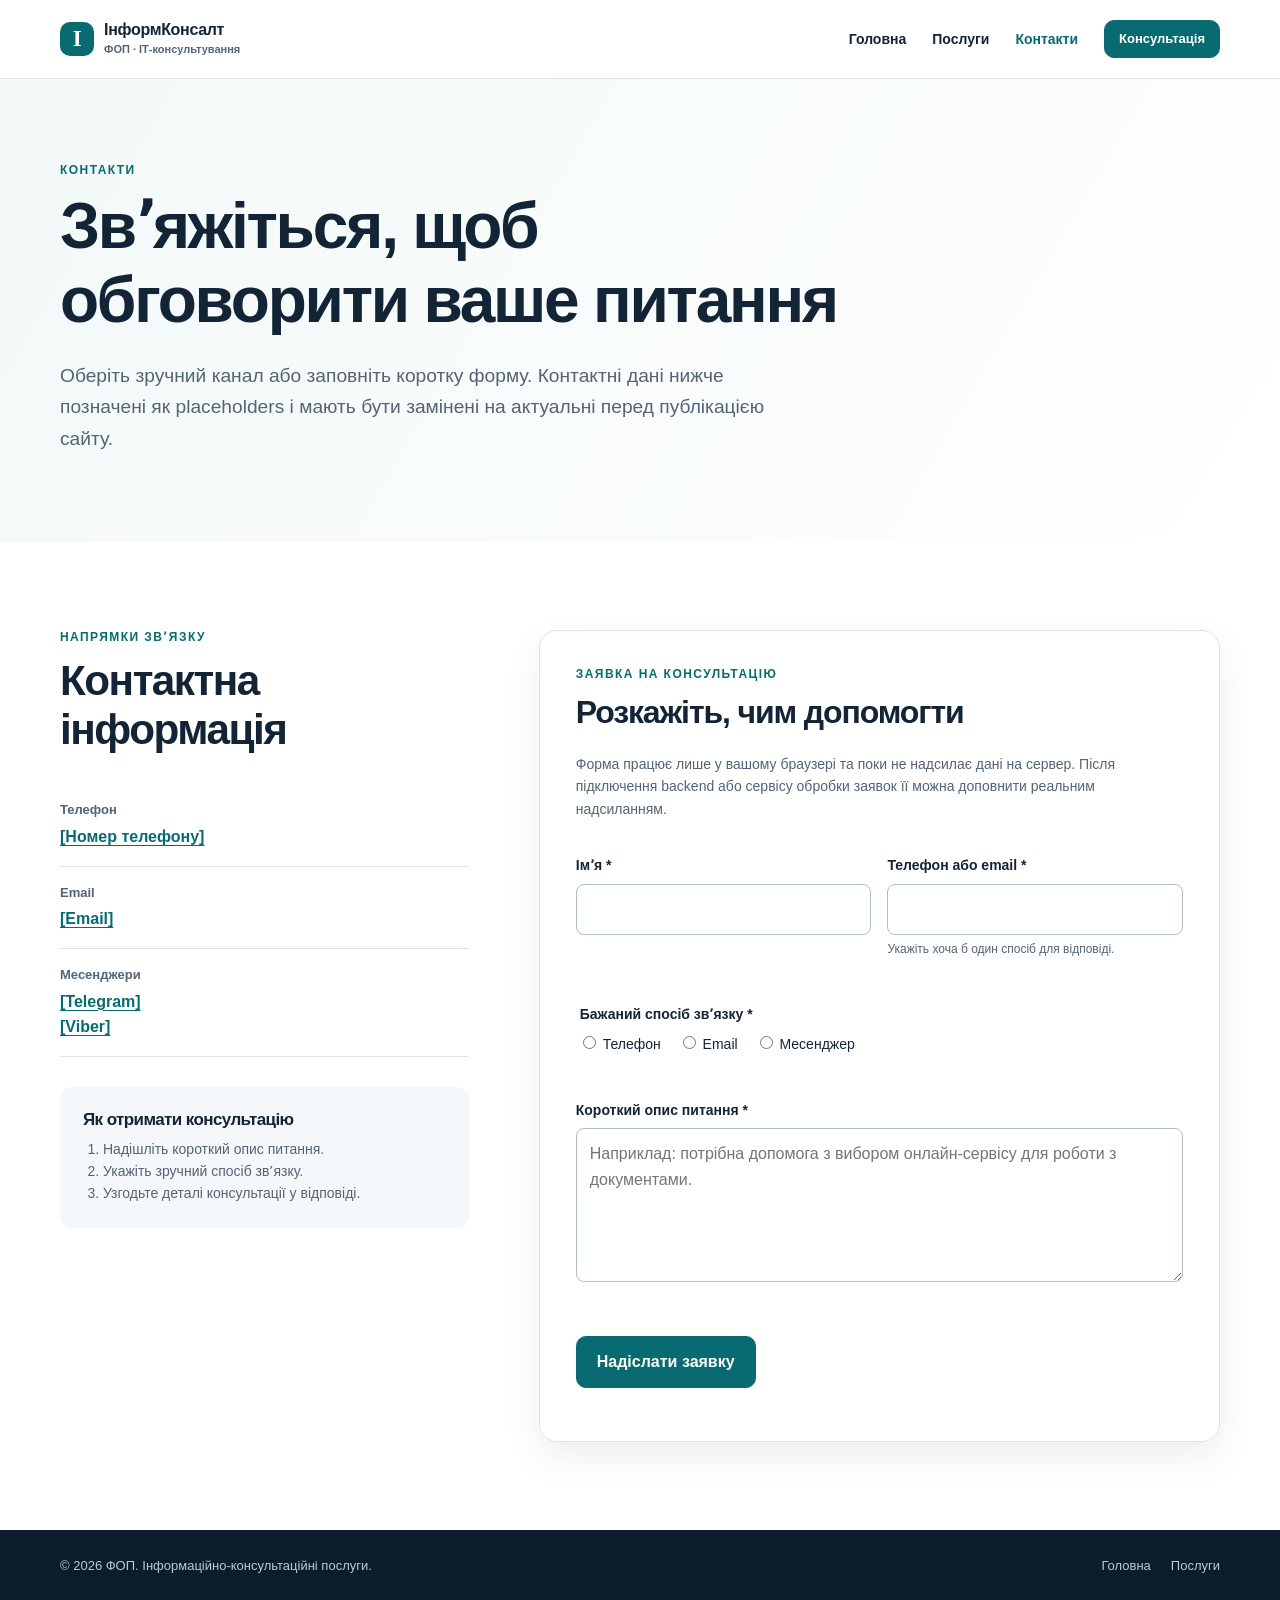
==== contacts.html @ fa977857 "nitial landing page" ====
<!doctype html>
<html lang="uk"><head><meta charset="utf-8"><meta name="viewport" content="width=device-width, initial-scale=1"><title>Контакти та заявка | ІнформКонсалт ФОП</title><meta name="description" content="Зв'яжіться для отримання інформаційної консультації: телефон, email, месенджери та форма заявки."><meta property="og:title" content="Контакти та заявка | ІнформКонсалт ФОП"><meta property="og:description" content="Залиште заявку на інформаційну консультацію у зручний спосіб."><meta property="og:type" content="website"><meta property="og:locale" content="uk_UA"><link rel="stylesheet" href="css/style.css"><script src="js/script.js" defer></script></head>
<body><a class="skip-link" href="#main-content">Перейти до основного вмісту</a><header class="site-header"><div class="container header-inner"><a class="brand" href="index.html" aria-label="На головну сторінку"><span class="brand-mark" aria-hidden="true">І</span><span>ІнформКонсалт<br><small>ФОП · ІТ-консультування</small></span></a><button class="menu-toggle" type="button" aria-label="Відкрити меню" aria-expanded="false" aria-controls="site-menu"><span></span><span></span><span></span></button><nav class="site-nav" id="site-menu" aria-label="Основна навігація"><a href="index.html">Головна</a><a href="services.html">Послуги</a><a class="is-active" href="contacts.html" aria-current="page">Контакти</a><a class="button button-small" href="#form">Консультація</a></nav></div></header>
<main id="main-content"><section class="page-hero"><div class="container narrow"><p class="eyebrow">Контакти</p><h1>Звʼяжіться, щоб обговорити ваше питання</h1><p class="lead">Оберіть зручний канал або заповніть коротку форму. Контактні дані нижче позначені як placeholders і мають бути замінені на актуальні перед публікацією сайту.</p></div></section><section class="section"><div class="container contact-layout"><aside class="contact-details" aria-labelledby="contact-details-title"><p class="eyebrow">Напрямки звʼязку</p><h2 id="contact-details-title">Контактна інформація</h2><dl><div><dt>Телефон</dt><dd><a href="tel:[Номер телефону]">[Номер телефону]</a></dd></div><div><dt>Email</dt><dd><a href="mailto:[Email]">[Email]</a></dd></div><div><dt>Месенджери</dt><dd><a href="[Telegram]" aria-label="Написати у Telegram">[Telegram]</a><a href="[Viber]" aria-label="Написати у Viber">[Viber]</a></dd></div></dl><div class="contact-note"><h3>Як отримати консультацію</h3><ol><li>Надішліть короткий опис питання.</li><li>Укажіть зручний спосіб звʼязку.</li><li>Узгодьте деталі консультації у відповіді.</li></ol></div></aside>
<section class="form-panel" id="form" aria-labelledby="form-title"><p class="eyebrow">Заявка на консультацію</p><h2 id="form-title">Розкажіть, чим допомогти</h2><p class="form-intro">Форма працює лише у вашому браузері та поки не надсилає дані на сервер. Після підключення backend або сервісу обробки заявок її можна доповнити реальним надсиланням.</p><form id="consultation-form" novalidate data-endpoint=""><div class="form-row"><div class="field"><label for="name">Імʼя <span aria-hidden="true">*</span></label><input id="name" name="name" type="text" autocomplete="name" required aria-describedby="name-error"><p class="field-error" id="name-error"></p></div><div class="field"><label for="contact">Телефон або email <span aria-hidden="true">*</span></label><input id="contact" name="contact" type="text" autocomplete="tel" required aria-describedby="contact-hint contact-error"><p class="field-hint" id="contact-hint">Укажіть хоча б один спосіб для відповіді.</p><p class="field-error" id="contact-error"></p></div></div><fieldset><legend>Бажаний спосіб звʼязку <span aria-hidden="true">*</span></legend><div class="radio-group"><label><input type="radio" name="contact-method" value="Телефон" required> Телефон</label><label><input type="radio" name="contact-method" value="Email"> Email</label><label><input type="radio" name="contact-method" value="Месенджер"> Месенджер</label></div><p class="field-error" id="method-error"></p></fieldset><div class="field"><label for="question">Короткий опис питання <span aria-hidden="true">*</span></label><textarea id="question" name="question" rows="5" required aria-describedby="question-error" placeholder="Наприклад: потрібна допомога з вибором онлайн-сервісу для роботи з документами."></textarea><p class="field-error" id="question-error"></p></div><button class="button" type="submit">Надіслати заявку</button><div class="form-status" id="form-status" role="status" aria-live="polite"></div></form></section></div></section></main><footer class="site-footer"><div class="container footer-inner"><p>© <span data-current-year></span> ФОП. Інформаційно-консультаційні послуги.</p><div><a href="index.html">Головна</a><a href="services.html">Послуги</a></div></div></footer></body></html>
---- css/style.css ----
:root {
    --ink: #142437;
    --muted: #536476;
    --line: #dce4eb;
    --surface: #f5f8fa;
    --white: #fff;
    --brand: #086b72;
    --brand-dark: #064c55;
    --accent: #c9e9e4;
    --focus: #db7b28;
    --radius: 18px;
    --shadow: 0 16px 36px rgb(24 47 69 / 8%)
}

* {
    box-sizing: border-box
}

html {
    scroll-behavior: smooth
}

body {
    margin: 0;
    background: var(--white);
    color: var(--ink);
    font-family: Inter, "Segoe UI", Roboto, Arial, sans-serif;
    font-size: 16px;
    line-height: 1.6
}

a {
    color: inherit;
    text-underline-offset: 3px
}

a:hover {
    color: var(--brand)
}

a:focus-visible,
button:focus-visible,
input:focus-visible,
textarea:focus-visible {
    outline: 3px solid var(--focus);
    outline-offset: 3px
}

.container {
    width: min(1160px, calc(100% - 40px));
    margin: auto
}

.narrow {
    display: flex;
    flex-direction: column;
    justify-content: start;
    width: min(1160px, calc(100% - 40px));
}

.skip-link {
    position: fixed;
    top: 10px;
    left: 10px;
    z-index: 20;
    padding: 9px 14px;
    background: var(--ink);
    color: #fff;
    transform: translateY(-150%)
}

.skip-link:focus {
    transform: translateY(0)
}

.site-header {
    position: sticky;
    top: 0;
    z-index: 10;
    background: rgb(255 255 255 / 95%);
    border-bottom: 1px solid var(--line);
    backdrop-filter: blur(12px)
}

.header-inner {
    min-height: 78px;
    display: flex;
    align-items: center;
    justify-content: space-between;
    gap: 20px
}

.brand {
    display: flex;
    align-items: center;
    gap: 10px;
    text-decoration: none;
    font-weight: 750;
    line-height: 1.1;
    letter-spacing: -.02em
}

.brand:hover {
    color: var(--ink)
}

.brand small {
    font-size: 11px;
    color: var(--muted);
    font-weight: 600;
    letter-spacing: 0
}

.brand-mark {
    width: 34px;
    height: 34px;
    display: grid;
    place-items: center;
    border-radius: 10px;
    background: var(--brand);
    color: white;
    font-family: Georgia, serif;
    font-size: 23px
}

.site-nav {
    display: flex;
    align-items: center;
    gap: 26px
}

.site-nav>a:not(.button) {
    font-size: 14px;
    font-weight: 650;
    text-decoration: none
}

.site-nav .is-active {
    color: var(--brand)
}

.menu-toggle {
    display: none;
    border: 0;
    background: transparent;
    padding: 9px;
    cursor: pointer
}

.menu-toggle span {
    display: block;
    width: 23px;
    height: 2px;
    margin: 5px;
    background: var(--ink);
    transition: .2s
}

.hero {
    padding: 92px 0 84px;
    background: linear-gradient(125deg, #f5fbfa 0%, #fff 55%)
}

.hero-grid {
    display: grid;
    grid-template-columns: minmax(0, 1.35fr) minmax(290px, .65fr);
    align-items: center;
    gap: 70px
}

.eyebrow {
    margin: 0 0 13px;
    color: var(--brand);
    font-size: 12px;
    line-height: 1.2;
    font-weight: 800;
    letter-spacing: .12em;
    text-transform: uppercase
}

.eyebrow-light {
    color: #9de0d6
}

h1,
h2,
h3,
p {
    margin-top: 0
}

h1,
h2,
h3 {
    line-height: 1.15;
    letter-spacing: -.035em
}

h1 {
    max-width: 780px;
    margin-bottom: 22px;
    font-size: clamp(2.35rem, 5vw, 4.6rem)
}

h2 {
    font-size: clamp(1.75rem, 3.3vw, 2.7rem);
    margin-bottom: 22px
}

h3 {
    font-size: 1.14rem;
    margin-bottom: 8px
}

.lead {
    max-width: 720px;
    color: var(--muted);
    font-size: clamp(1.05rem, 1.5vw, 1.22rem);
    line-height: 1.65
}

.hero-actions {
    display: flex;
    align-items: center;
    flex-wrap: wrap;
    gap: 24px;
    margin-top: 34px
}

.button {
    display: inline-flex;
    align-items: center;
    justify-content: center;
    min-height: 48px;
    padding: 12px 20px;
    border: 1px solid var(--brand);
    border-radius: 10px;
    background: var(--brand);
    color: #fff !important;
    font: inherit;
    font-weight: 750;
    text-decoration: none;
    cursor: pointer;
    transition: background .2s, transform .2s
}

.button:hover {
    background: var(--brand-dark);
    transform: translateY(-1px)
}

.button-small {
    min-height: 38px;
    padding: 8px 14px;
    font-size: 13px
}

.text-link {
    font-weight: 750;
    color: var(--brand);
    text-decoration: none
}

.text-link span {
    display: inline-block;
    transition: transform .2s
}

.text-link:hover span {
    transform: translateX(4px)
}

.hero-panel {
    padding: 30px;
    border: 1px solid #cce6e2;
    border-radius: var(--radius);
    background: #e9f7f4;
    box-shadow: var(--shadow)
}

.panel-label {
    margin-bottom: 18px;
    font-weight: 750
}

.check-list {
    padding: 0;
    margin: 0;
    list-style: none
}

.check-list li {
    position: relative;
    margin: 13px 0;
    padding-left: 27px
}

.check-list li:before {
    position: absolute;
    left: 0;
    content: "✓";
    color: var(--brand);
    font-weight: 900
}

.panel-note {
    margin: 24px 0 0;
    padding-top: 18px;
    border-top: 1px solid #c0ded9;
    color: var(--muted);
    font-size: 14px
}

.section {
    padding: 88px 0
}

.section-tint {
    background: var(--surface)
}

.two-column {
    display: grid;
    grid-template-columns: .9fr 1.1fr;
    gap: 100px
}

.two-column p {
    color: var(--muted)
}

.section-heading {
    display: flex;
    justify-content: space-between;
    align-items: end;
    gap: 30px;
    margin-bottom: 34px
}

.section-heading h2 {
    margin: 0
}

.card-grid {
    display: grid;
    gap: 18px
}

.three {
    grid-template-columns: repeat(3, 1fr)
}

.card {
    min-height: 225px;
    padding: 28px;
    border: 1px solid var(--line);
    border-radius: var(--radius);
    background: #fff
}

.card-number {
    display: block;
    margin-bottom: 28px;
    color: var(--brand);
    font-size: 13px;
    font-weight: 800;
    letter-spacing: .08em
}

.card p,
.direction-grid p {
    color: var(--muted);
    font-size: 15px
}

.direction-grid {
    display: grid;
    grid-template-columns: repeat(2, 1fr);
    margin-top: 35px;
    border-top: 1px solid var(--line);
    border-left: 1px solid var(--line)
}

.direction-grid>div {
    padding: 28px;
    border-right: 1px solid var(--line);
    border-bottom: 1px solid var(--line)
}

.direction-grid strong {
    font-size: 18px;
    letter-spacing: -.02em
}

.direction-grid p {
    margin: 8px 0 0
}

.section-dark,
.cta-section {
    background: var(--ink);
    color: #fff
}

.section-dark h2 {
    max-width: 600px
}

.benefit-grid {
    display: grid;
    grid-template-columns: repeat(3, 1fr);
    gap: 44px;
    margin-top: 46px
}

.benefit-grid span {
    color: #9de0d6;
    font-size: 13px;
    font-weight: 800
}

.benefit-grid h3 {
    margin-top: 12px
}

.benefit-grid p {
    color: #c5d0d9
}

.steps {
    display: grid;
    gap: 24px;
    margin: 0;
    padding: 0;
    list-style: none
}

.steps li {
    display: flex;
    gap: 16px
}

.steps span {
    flex: 0 0 32px;
    height: 32px;
    display: grid;
    place-items: center;
    border-radius: 50%;
    background: var(--accent);
    color: var(--brand-dark);
    font-size: 14px;
    font-weight: 800
}

.steps h3 {
    margin: 2px 0 4px
}

.steps p {
    margin: 0
}

.cta-section {
    padding: 65px 0;
    background: var(--brand-dark)
}

.cta-inner {
    display: flex;
    align-items: center;
    justify-content: space-between;
    gap: 30px
}

.cta-inner h2 {
    margin-bottom: 8px
}

.cta-inner p:not(.eyebrow) {
    margin: 0;
    color: #c4e9e3
}

.button-light {
    border-color: #fff;
    background: #fff;
    color: var(--brand-dark) !important
}

.button-light:hover {
    background: #e4f4f1
}

.contact-strip h2 {
    margin-bottom: 30px
}

.contact-links {
    display: flex;
    flex-wrap: wrap;
    gap: 15px 46px
}

.contact-links a {
    font-weight: 700
}

.site-footer {
    padding: 26px 0;
    background: #0d1c2c;
    color: #bdc9d2;
    font-size: 13px
}

.footer-inner {
    display: flex;
    justify-content: space-between;
    gap: 20px
}

.footer-inner p {
    margin: 0
}

.footer-inner div {
    display: flex;
    gap: 20px
}

.footer-inner a {
    text-decoration: none
}

.page-hero {
    padding: 84px 0 68px;
    background: linear-gradient(120deg, #f2f9f8, #fff)
}

.service-list {
    display: grid;
    grid-template-columns: repeat(2, 1fr);
    gap: 18px
}

.service-card {
    min-height: 332px;
    display: flex;
    flex-direction: column;
    justify-content: space-between;
    padding: 30px;
    border: 1px solid var(--line);
    border-radius: var(--radius);
    background: #fff
}

.service-card h2 {
    font-size: 1.45rem;
    margin-bottom: 14px
}

.service-card p {
    color: var(--muted);
    font-size: 15px
}

.service-card .card-number {
    margin-bottom: 20px
}

.contact-layout {
    display: grid;
    grid-template-columns: .75fr 1.25fr;
    gap: 70px
}

.contact-details dl {
    margin: 30px 0
}

.contact-details dl>div {
    padding: 16px 0;
    border-bottom: 1px solid var(--line)
}

dt {
    color: var(--muted);
    font-size: 13px;
    font-weight: 700
}

dd {
    margin: 3px 0 0;
    font-weight: 700
}

dd a {
    display: block;
    color: var(--brand)
}

.contact-note {
    padding: 23px;
    background: var(--surface);
    border-radius: 12px
}

.contact-note h3 {
    font-size: 17px
}

.contact-note ol {
    padding-left: 20px;
    margin: 0;
    color: var(--muted);
    font-size: 14px
}

.form-panel {
    padding: 36px;
    border: 1px solid var(--line);
    border-radius: var(--radius);
    box-shadow: var(--shadow)
}

.form-panel h2 {
    font-size: 2rem
}

.form-intro {
    color: var(--muted);
    font-size: 14px
}

.form-row {
    display: grid;
    grid-template-columns: 1fr 1fr;
    gap: 16px
}

.field,
fieldset {
    margin-top: 20px
}

.field label,
legend {
    display: block;
    margin-bottom: 7px;
    font-size: 14px;
    font-weight: 750
}

fieldset {
    padding: 0;
    border: 0
}

input[type="text"],
textarea {
    width: 100%;
    border: 1px solid #aebdca;
    border-radius: 8px;
    padding: 12px 13px;
    background: #fff;
    color: var(--ink);
    font: inherit
}

textarea {
    resize: vertical
}

.radio-group {
    display: flex;
    flex-wrap: wrap;
    gap: 17px
}

.radio-group label {
    font-size: 14px
}

.field-hint,
.field-error {
    min-height: 19px;
    margin: 5px 0 0;
    font-size: 12px
}

.field-hint {
    color: var(--muted)
}

.field-error {
    color: #ac2d2d;
    font-weight: 650
}

.has-error input,
.has-error textarea {
    border-color: #ac2d2d
}

.form-panel .button {
    margin-top: 22px
}

.form-status {
    margin-top: 17px;
    font-size: 14px;
    font-weight: 650
}

.form-status.success {
    color: var(--brand-dark)
}

@media (max-width:800px) {
    .site-nav {
        position: absolute;
        top: 78px;
        left: 0;
        right: 0;
        display: none;
        align-items: stretch;
        gap: 0;
        padding: 12px 20px 20px;
        border-bottom: 1px solid var(--line);
        background: #fff;
        box-shadow: 0 12px 20px rgb(20 36 55 / 8%)
    }

    .site-nav.is-open {
        display: flex;
        flex-direction: column
    }

    .site-nav a:not(.button) {
        padding: 12px 0
    }

    .site-nav .button {
        margin-top: 8px
    }

    .menu-toggle {
        display: block
    }

    .menu-toggle[aria-expanded="true"] span:nth-child(1) {
        transform: translateY(7px) rotate(45deg)
    }

    .menu-toggle[aria-expanded="true"] span:nth-child(2) {
        opacity: 0
    }

    .menu-toggle[aria-expanded="true"] span:nth-child(3) {
        transform: translateY(-7px) rotate(-45deg)
    }

    .hero {
        padding: 62px 0
    }

    .hero-grid,
    .two-column,
    .contact-layout {
        grid-template-columns: 1fr;
        gap: 38px
    }

    .section {
        padding: 62px 0
    }

    .three,
    .benefit-grid {
        grid-template-columns: 1fr
    }

    .benefit-grid {
        gap: 26px;
        margin-top: 32px
    }

    .card {
        min-height: auto
    }

    .cta-inner {
        align-items: flex-start;
        flex-direction: column
    }

    .page-hero {
        padding: 60px 0 50px
    }

    .service-list {
        grid-template-columns: 1fr
    }

    .service-card {
        min-height: 0
    }

    .contact-layout {
        gap: 45px
    }
}

@media (max-width:540px) {
    .container {
        width: min(100% - 32px, 1160px)
    }

    .header-inner {
        min-height: 70px
    }

    .site-nav {
        top: 70px;
        padding-left: 16px;
        padding-right: 16px
    }

    .brand {
        font-size: 15px
    }

    .brand small {
        font-size: 10px
    }

    .hero-actions {
        align-items: flex-start;
        flex-direction: column;
        gap: 17px
    }

    .section-heading {
        align-items: flex-start;
        flex-direction: column
    }

    .direction-grid {
        grid-template-columns: 1fr
    }

    .direction-grid>div {
        padding: 22px
    }

    .form-panel {
        padding: 25px 18px
    }

    .form-row {
        grid-template-columns: 1fr
    }

    .radio-group {
        gap: 10px 16px
    }

    .footer-inner {
        align-items: flex-start;
        flex-direction: column
    }

    .footer-inner div {
        gap: 16px
    }

    .contact-links {
        flex-direction: column;
        gap: 13px
    }
}
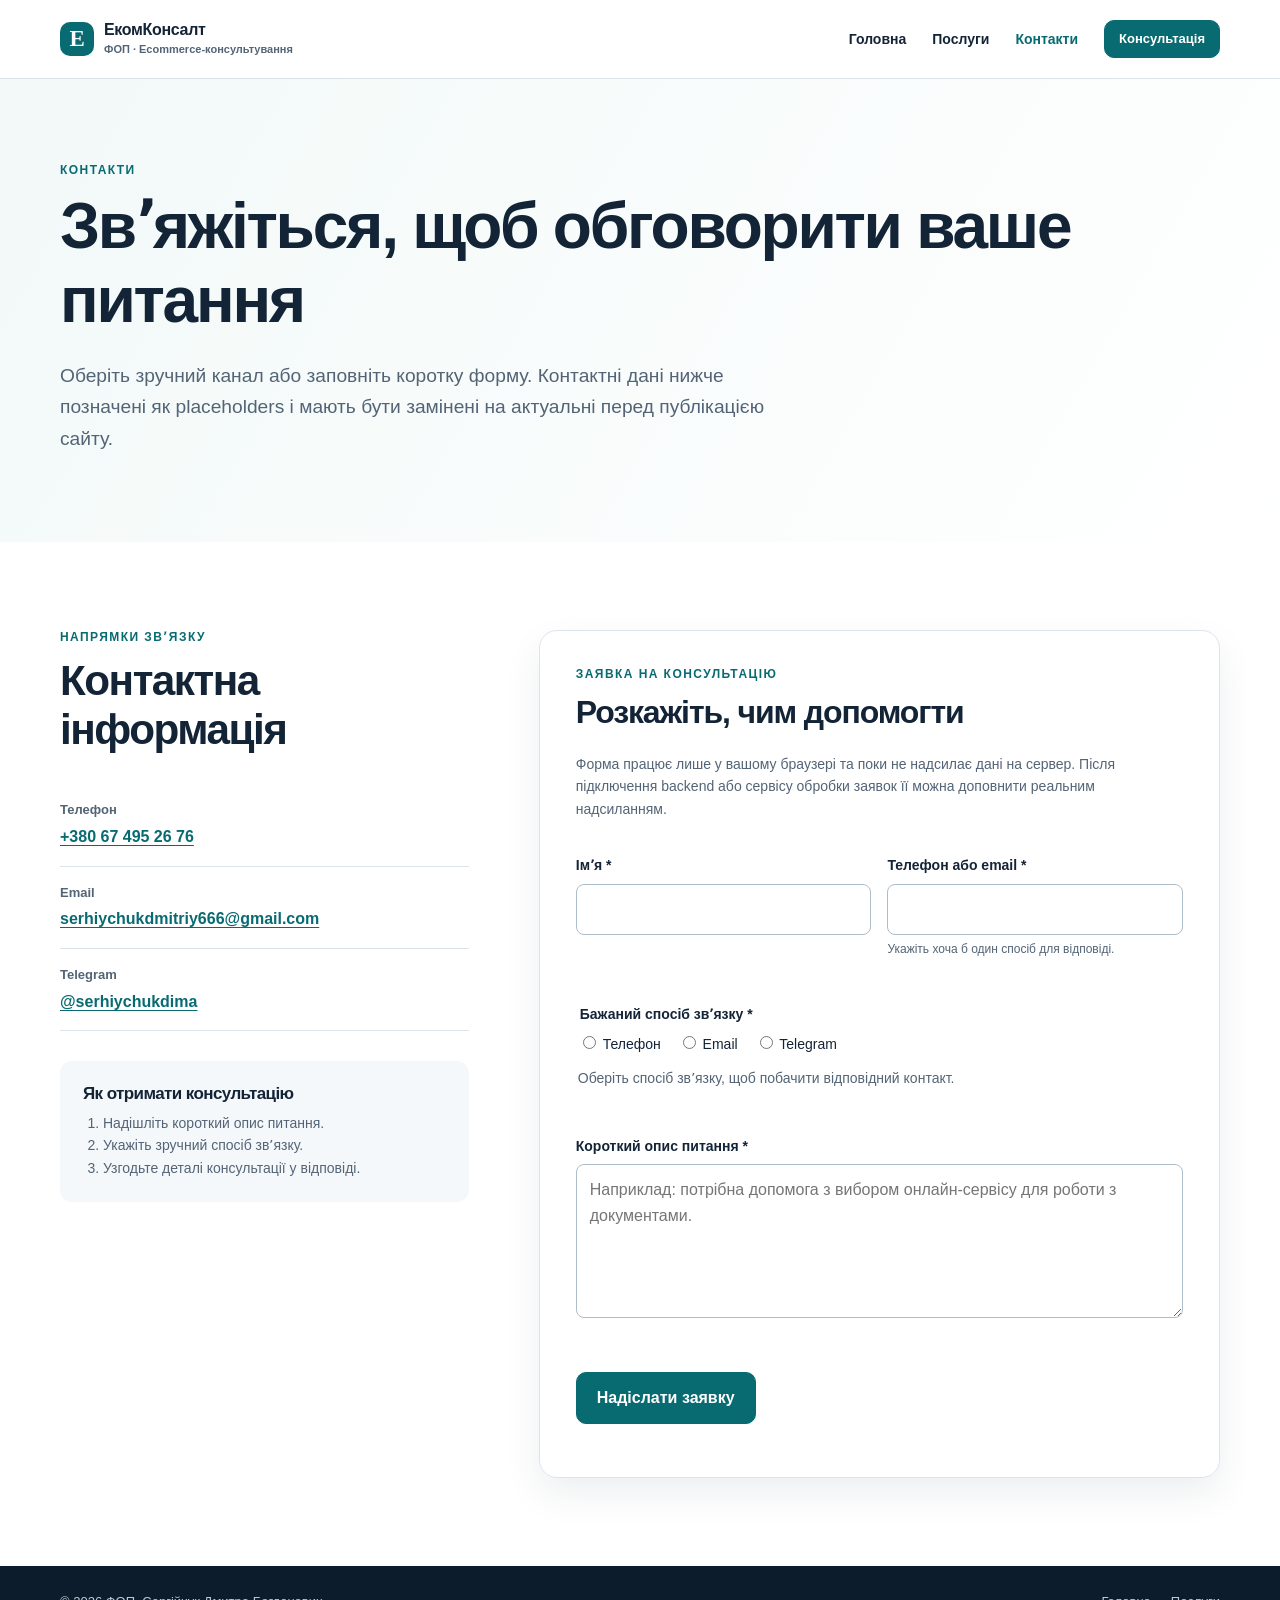
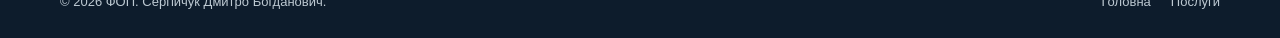
==== commit 565350dc: "2 commit" ====
--- a/contacts.html
+++ b/contacts.html
@@ -1,5 +1,102 @@
 <!doctype html>
-<html lang="uk"><head><meta charset="utf-8"><meta name="viewport" content="width=device-width, initial-scale=1"><title>Контакти та заявка | ІнформКонсалт ФОП</title><meta name="description" content="Зв'яжіться для отримання інформаційної консультації: телефон, email, месенджери та форма заявки."><meta property="og:title" content="Контакти та заявка | ІнформКонсалт ФОП"><meta property="og:description" content="Залиште заявку на інформаційну консультацію у зручний спосіб."><meta property="og:type" content="website"><meta property="og:locale" content="uk_UA"><link rel="stylesheet" href="css/style.css"><script src="js/script.js" defer></script></head>
-<body><a class="skip-link" href="#main-content">Перейти до основного вмісту</a><header class="site-header"><div class="container header-inner"><a class="brand" href="index.html" aria-label="На головну сторінку"><span class="brand-mark" aria-hidden="true">І</span><span>ІнформКонсалт<br><small>ФОП · ІТ-консультування</small></span></a><button class="menu-toggle" type="button" aria-label="Відкрити меню" aria-expanded="false" aria-controls="site-menu"><span></span><span></span><span></span></button><nav class="site-nav" id="site-menu" aria-label="Основна навігація"><a href="index.html">Головна</a><a href="services.html">Послуги</a><a class="is-active" href="contacts.html" aria-current="page">Контакти</a><a class="button button-small" href="#form">Консультація</a></nav></div></header>
-<main id="main-content"><section class="page-hero"><div class="container narrow"><p class="eyebrow">Контакти</p><h1>Звʼяжіться, щоб обговорити ваше питання</h1><p class="lead">Оберіть зручний канал або заповніть коротку форму. Контактні дані нижче позначені як placeholders і мають бути замінені на актуальні перед публікацією сайту.</p></div></section><section class="section"><div class="container contact-layout"><aside class="contact-details" aria-labelledby="contact-details-title"><p class="eyebrow">Напрямки звʼязку</p><h2 id="contact-details-title">Контактна інформація</h2><dl><div><dt>Телефон</dt><dd><a href="tel:[Номер телефону]">[Номер телефону]</a></dd></div><div><dt>Email</dt><dd><a href="mailto:[Email]">[Email]</a></dd></div><div><dt>Месенджери</dt><dd><a href="[Telegram]" aria-label="Написати у Telegram">[Telegram]</a><a href="[Viber]" aria-label="Написати у Viber">[Viber]</a></dd></div></dl><div class="contact-note"><h3>Як отримати консультацію</h3><ol><li>Надішліть короткий опис питання.</li><li>Укажіть зручний спосіб звʼязку.</li><li>Узгодьте деталі консультації у відповіді.</li></ol></div></aside>
-<section class="form-panel" id="form" aria-labelledby="form-title"><p class="eyebrow">Заявка на консультацію</p><h2 id="form-title">Розкажіть, чим допомогти</h2><p class="form-intro">Форма працює лише у вашому браузері та поки не надсилає дані на сервер. Після підключення backend або сервісу обробки заявок її можна доповнити реальним надсиланням.</p><form id="consultation-form" novalidate data-endpoint=""><div class="form-row"><div class="field"><label for="name">Імʼя <span aria-hidden="true">*</span></label><input id="name" name="name" type="text" autocomplete="name" required aria-describedby="name-error"><p class="field-error" id="name-error"></p></div><div class="field"><label for="contact">Телефон або email <span aria-hidden="true">*</span></label><input id="contact" name="contact" type="text" autocomplete="tel" required aria-describedby="contact-hint contact-error"><p class="field-hint" id="contact-hint">Укажіть хоча б один спосіб для відповіді.</p><p class="field-error" id="contact-error"></p></div></div><fieldset><legend>Бажаний спосіб звʼязку <span aria-hidden="true">*</span></legend><div class="radio-group"><label><input type="radio" name="contact-method" value="Телефон" required> Телефон</label><label><input type="radio" name="contact-method" value="Email"> Email</label><label><input type="radio" name="contact-method" value="Месенджер"> Месенджер</label></div><p class="field-error" id="method-error"></p></fieldset><div class="field"><label for="question">Короткий опис питання <span aria-hidden="true">*</span></label><textarea id="question" name="question" rows="5" required aria-describedby="question-error" placeholder="Наприклад: потрібна допомога з вибором онлайн-сервісу для роботи з документами."></textarea><p class="field-error" id="question-error"></p></div><button class="button" type="submit">Надіслати заявку</button><div class="form-status" id="form-status" role="status" aria-live="polite"></div></form></section></div></section></main><footer class="site-footer"><div class="container footer-inner"><p>© <span data-current-year></span> ФОП. Інформаційно-консультаційні послуги.</p><div><a href="index.html">Головна</a><a href="services.html">Послуги</a></div></div></footer></body></html>
+<html lang="uk"><head><meta charset="utf-8">
+    <meta name="viewport" content="width=device-width, initial-scale=1">
+    <title>Контакти та заявка | ЕкомКонсалт ФОП</title>
+    <meta name="description" content="Зв'яжіться для отримання інформаційної консультації: телефон, email, месенджери та форма заявки.">
+    <meta property="og:title" content="Контакти та заявка | ЕкомКонсалт ФОП">
+    <meta property="og:description" content="Залиште заявку на інформаційну консультацію у зручний спосіб.">
+    <meta property="og:type" content="website">
+    <meta property="og:locale" content="uk_UA">
+    <link rel="stylesheet" href="css/style.css">
+    <script src="js/script.js" defer></script>
+</head>
+<body>
+    <a class="skip-link" href="#main-content">Перейти до основного вмісту</a>
+    <header class="site-header">
+        <div class="container header-inner">
+            <a class="brand" href="index.html" aria-label="На головну сторінку">
+                <span class="brand-mark" aria-hidden="true">Е</span>
+                <span>ЕкомКонсалт<br><small>ФОП · Ecommerce-консультування</small></span>
+            </a>
+            <button class="menu-toggle" type="button" aria-label="Відкрити меню" aria-expanded="false" aria-controls="site-menu"><span></span><span></span><span></span></button>
+            <nav class="site-nav" id="site-menu" aria-label="Основна навігація">
+                <a href="index.html">Головна</a><a href="services.html">Послуги</a>
+                <a class="is-active" href="contacts.html" aria-current="page">Контакти</a>
+                <a class="button button-small" href="#form">Консультація</a>
+            </nav>
+        </div>
+    </header>
+<main id="main-content">
+    <section class="page-hero">
+        <div class="container narrow">
+            <p class="eyebrow">Контакти</p>
+            <h1>Звʼяжіться, щоб обговорити ваше питання</h1>
+            <p class="lead">Оберіть зручний канал або заповніть коротку форму. Контактні дані нижче позначені як placeholders і мають бути замінені на актуальні перед публікацією сайту.</p>
+        </div>
+    </section>
+    <section class="section">
+        <div class="container contact-layout">
+            <aside class="contact-details" aria-labelledby="contact-details-title">
+                <p class="eyebrow">Напрямки звʼязку</p>
+                <h2 id="contact-details-title">Контактна інформація</h2>
+                <dl><div><dt>Телефон</dt><dd><a href="tel:+380674952676">+380 67 495 26 76</a></dd></div><div><dt>Email</dt><dd><a href="mailto:serhiychukdmitriy666@gmail.com">serhiychukdmitriy666@gmail.com</a></dd></div><div><dt>Telegram</dt><dd><a href="https://t.me/serhiychukdima" target="_blank" rel="noopener noreferrer" aria-label="Написати у Telegram">@serhiychukdima</a></dd></div></dl>
+                <div class="contact-note">
+                    <h3>Як отримати консультацію</h3>
+                    <ol>
+                        <li>Надішліть короткий опис питання.</li>
+                        <li>Укажіть зручний спосіб звʼязку.</li>
+                        <li>Узгодьте деталі консультації у відповіді.</li>
+                    </ol>
+                </div>
+            </aside>
+    <section class="form-panel" id="form" aria-labelledby="form-title">
+        <p class="eyebrow">Заявка на консультацію</p>
+        <h2 id="form-title">Розкажіть, чим допомогти</h2>
+        <p class="form-intro">Форма працює лише у вашому браузері та поки не надсилає дані на сервер. Після підключення backend або сервісу обробки заявок її можна доповнити реальним надсиланням.</p>
+        <form id="consultation-form" novalidate data-endpoint="">
+            <div class="form-row">
+                <div class="field">
+                    <label for="name">Імʼя <span aria-hidden="true">*</span></label>
+                    <input id="name" name="name" type="text" autocomplete="name" required aria-describedby="name-error">
+                    <p class="field-error" id="name-error"></p>
+                </div>
+                <div class="field">
+                    <label for="contact">Телефон або email <span aria-hidden="true">*</span></label>
+                    <input id="contact" name="contact" type="text" autocomplete="tel" required aria-describedby="contact-hint contact-error">
+                    <p class="field-hint" id="contact-hint">Укажіть хоча б один спосіб для відповіді.</p>
+                    <p class="field-error" id="contact-error"></p>
+                </div>
+            </div>
+            <fieldset>
+                <legend>Бажаний спосіб звʼязку <span aria-hidden="true">*</span></legend>
+                <div class="radio-group">
+                    <label><input type="radio" name="contact-method" value="Телефон" data-contact-label="Телефон" data-contact-value="+380 67 495 26 76" data-contact-href="tel:+380674952676" required> Телефон</label>
+                    <label><input type="radio" name="contact-method" value="Email" data-contact-label="Email" data-contact-value="serhiychukdmitriy666@gmail.com" data-contact-href="mailto:serhiychukdmitriy666@gmail.com"> Email</label>
+                    <label><input type="radio" name="contact-method" value="Telegram" data-contact-label="Telegram" data-contact-value="@serhiychukdima" data-contact-href="https://t.me/serhiychukdima"> Telegram</label>
+                </div>
+                <p class="selected-contact" id="selected-contact" aria-live="polite">Оберіть спосіб звʼязку, щоб побачити відповідний контакт.</p>
+                        <p class="field-error" id="method-error"></p>
+            </fieldset>
+            <div class="field">
+                <label for="question">Короткий опис питання <span aria-hidden="true">*</span></label>
+                <textarea id="question" name="question" rows="5" required aria-describedby="question-error" placeholder="Наприклад: потрібна допомога з вибором онлайн-сервісу для роботи з документами."></textarea>
+                <p class="field-error" id="question-error"></p>
+            </div>
+            <button class="button" type="submit">Надіслати заявку</button>
+            <div class="form-status" id="form-status" role="status" aria-live="polite"></div>
+        </form>
+    </section>
+</div>
+</section>
+</main>
+<footer class="site-footer">
+    <div class="container footer-inner">
+        <p>© <span data-current-year></span> ФОП. Сергійчук Дмитро Богданович.</p>
+        <div>
+            <a href="index.html">Головна</a>
+            <a href="services.html">Послуги</a>
+        </div>
+    </div>
+</footer>
+</body>
+</html>
--- a/css/style.css
+++ b/css/style.css
@@ -197,7 +197,6 @@
 }
 
 h1 {
-    max-width: 780px;
     margin-bottom: 22px;
     font-size: clamp(2.35rem, 5vw, 4.6rem)
 }
@@ -403,7 +402,7 @@
 }
 
 .section-dark h2 {
-    max-width: 600px
+    max-width: 700px
 }
 
 .benefit-grid {
@@ -678,6 +677,18 @@
 
 .radio-group label {
     font-size: 14px
+}
+
+.selected-contact {
+    min-height: 24px;
+    margin: 12px 0 0;
+    color: var(--muted);
+    font-size: 14px
+}
+
+.selected-contact a {
+    color: var(--brand);
+    font-weight: 750
 }
 
 .field-hint,
@@ -877,4 +888,4 @@
         flex-direction: column;
         gap: 13px
     }
-}+}
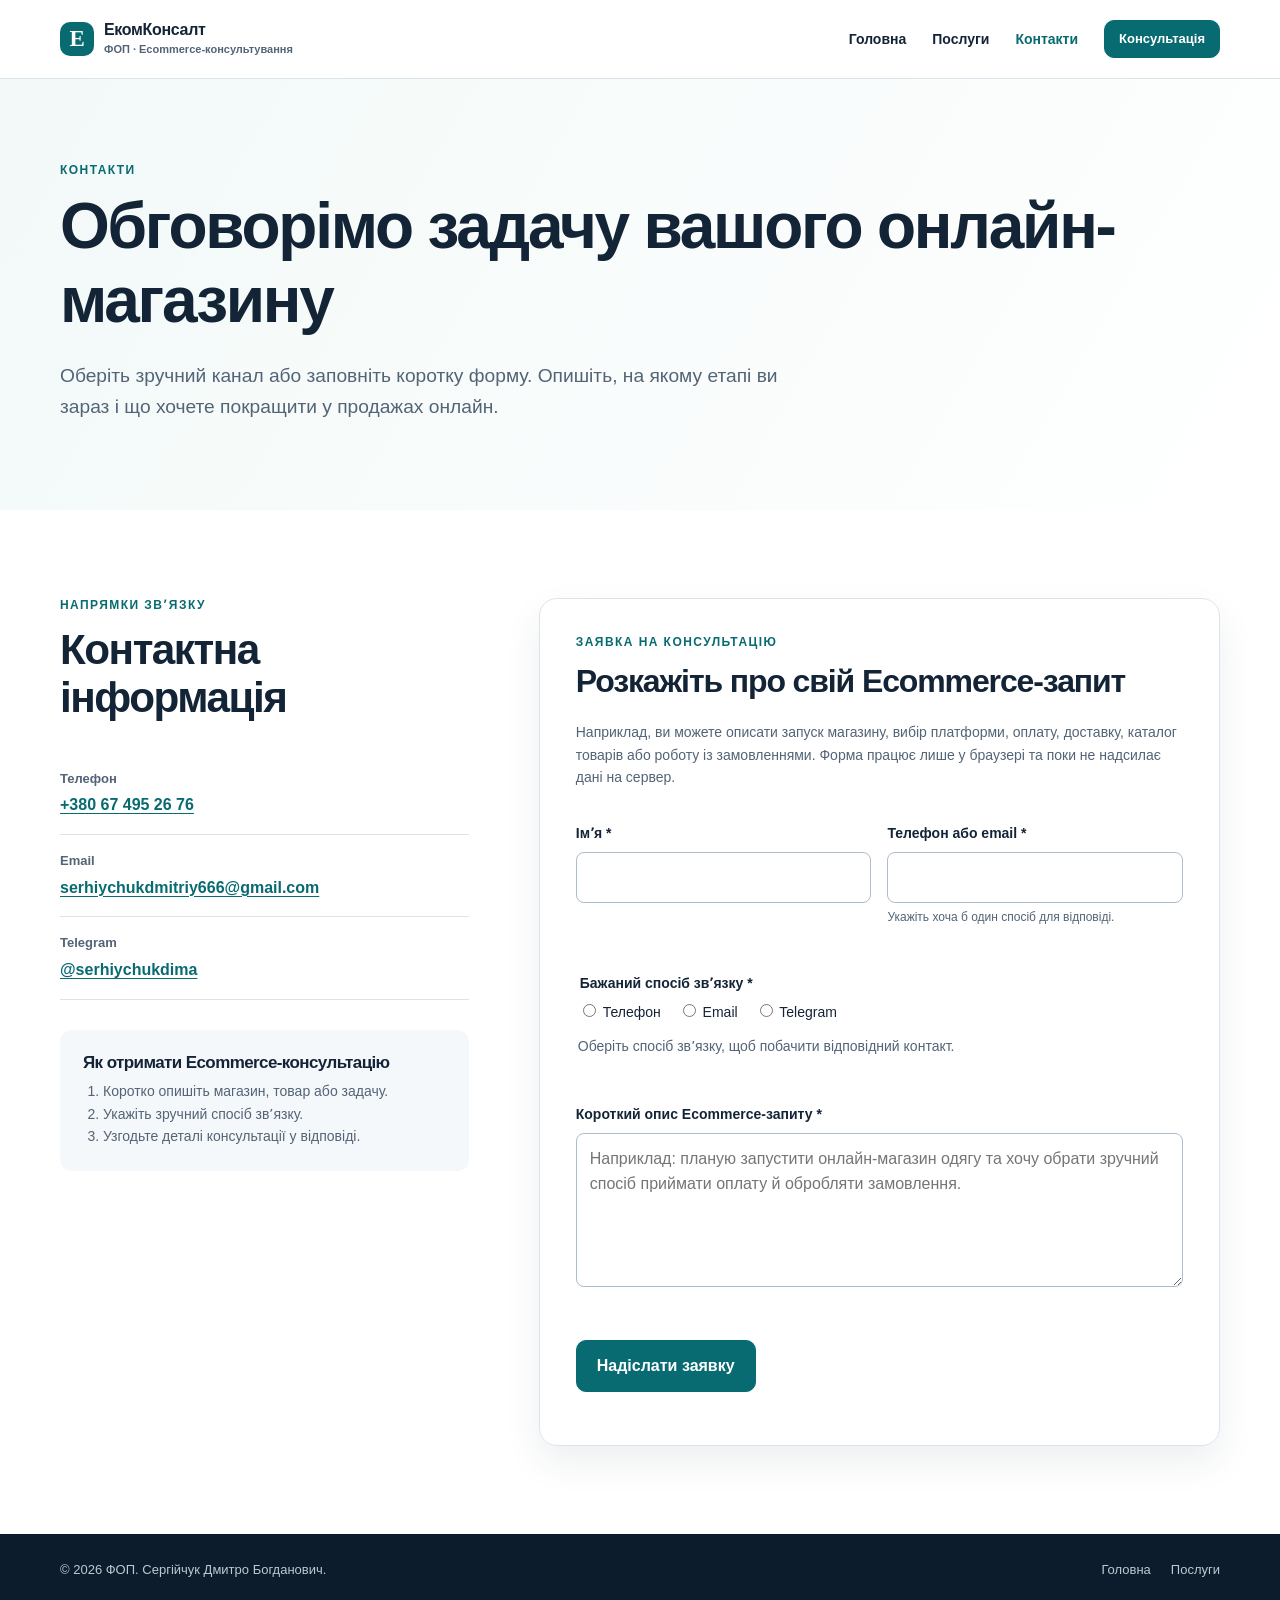
==== commit 2faf2de8: "commit before vercel" ====
--- a/contacts.html
+++ b/contacts.html
@@ -30,8 +30,8 @@
     <section class="page-hero">
         <div class="container narrow">
             <p class="eyebrow">Контакти</p>
-            <h1>Звʼяжіться, щоб обговорити ваше питання</h1>
-            <p class="lead">Оберіть зручний канал або заповніть коротку форму. Контактні дані нижче позначені як placeholders і мають бути замінені на актуальні перед публікацією сайту.</p>
+            <h1>Обговорімо задачу вашого онлайн-магазину</h1>
+            <p class="lead">Оберіть зручний канал або заповніть коротку форму. Опишіть, на якому етапі ви зараз і що хочете покращити у продажах онлайн.</p>
         </div>
     </section>
     <section class="section">
@@ -41,9 +41,9 @@
                 <h2 id="contact-details-title">Контактна інформація</h2>
                 <dl><div><dt>Телефон</dt><dd><a href="tel:+380674952676">+380 67 495 26 76</a></dd></div><div><dt>Email</dt><dd><a href="mailto:serhiychukdmitriy666@gmail.com">serhiychukdmitriy666@gmail.com</a></dd></div><div><dt>Telegram</dt><dd><a href="https://t.me/serhiychukdima" target="_blank" rel="noopener noreferrer" aria-label="Написати у Telegram">@serhiychukdima</a></dd></div></dl>
                 <div class="contact-note">
-                    <h3>Як отримати консультацію</h3>
+                    <h3>Як отримати Ecommerce-консультацію</h3>
                     <ol>
-                        <li>Надішліть короткий опис питання.</li>
+                        <li>Коротко опишіть магазин, товар або задачу.</li>
                         <li>Укажіть зручний спосіб звʼязку.</li>
                         <li>Узгодьте деталі консультації у відповіді.</li>
                     </ol>
@@ -51,8 +51,8 @@
             </aside>
     <section class="form-panel" id="form" aria-labelledby="form-title">
         <p class="eyebrow">Заявка на консультацію</p>
-        <h2 id="form-title">Розкажіть, чим допомогти</h2>
-        <p class="form-intro">Форма працює лише у вашому браузері та поки не надсилає дані на сервер. Після підключення backend або сервісу обробки заявок її можна доповнити реальним надсиланням.</p>
+        <h2 id="form-title">Розкажіть про свій Ecommerce-запит</h2>
+        <p class="form-intro">Наприклад, ви можете описати запуск магазину, вибір платформи, оплату, доставку, каталог товарів або роботу із замовленнями. Форма працює лише у браузері та поки не надсилає дані на сервер.</p>
         <form id="consultation-form" novalidate data-endpoint="">
             <div class="form-row">
                 <div class="field">
@@ -78,8 +78,8 @@
                         <p class="field-error" id="method-error"></p>
             </fieldset>
             <div class="field">
-                <label for="question">Короткий опис питання <span aria-hidden="true">*</span></label>
-                <textarea id="question" name="question" rows="5" required aria-describedby="question-error" placeholder="Наприклад: потрібна допомога з вибором онлайн-сервісу для роботи з документами."></textarea>
+                <label for="question">Короткий опис Ecommerce-запиту <span aria-hidden="true">*</span></label>
+                <textarea id="question" name="question" rows="5" required aria-describedby="question-error" placeholder="Наприклад: планую запустити онлайн-магазин одягу та хочу обрати зручний спосіб приймати оплату й обробляти замовлення."></textarea>
                 <p class="field-error" id="question-error"></p>
             </div>
             <button class="button" type="submit">Надіслати заявку</button>
--- a/css/style.css
+++ b/css/style.css
@@ -402,7 +402,7 @@
 }
 
 .section-dark h2 {
-    max-width: 700px
+    max-width: 900px
 }
 
 .benefit-grid {
